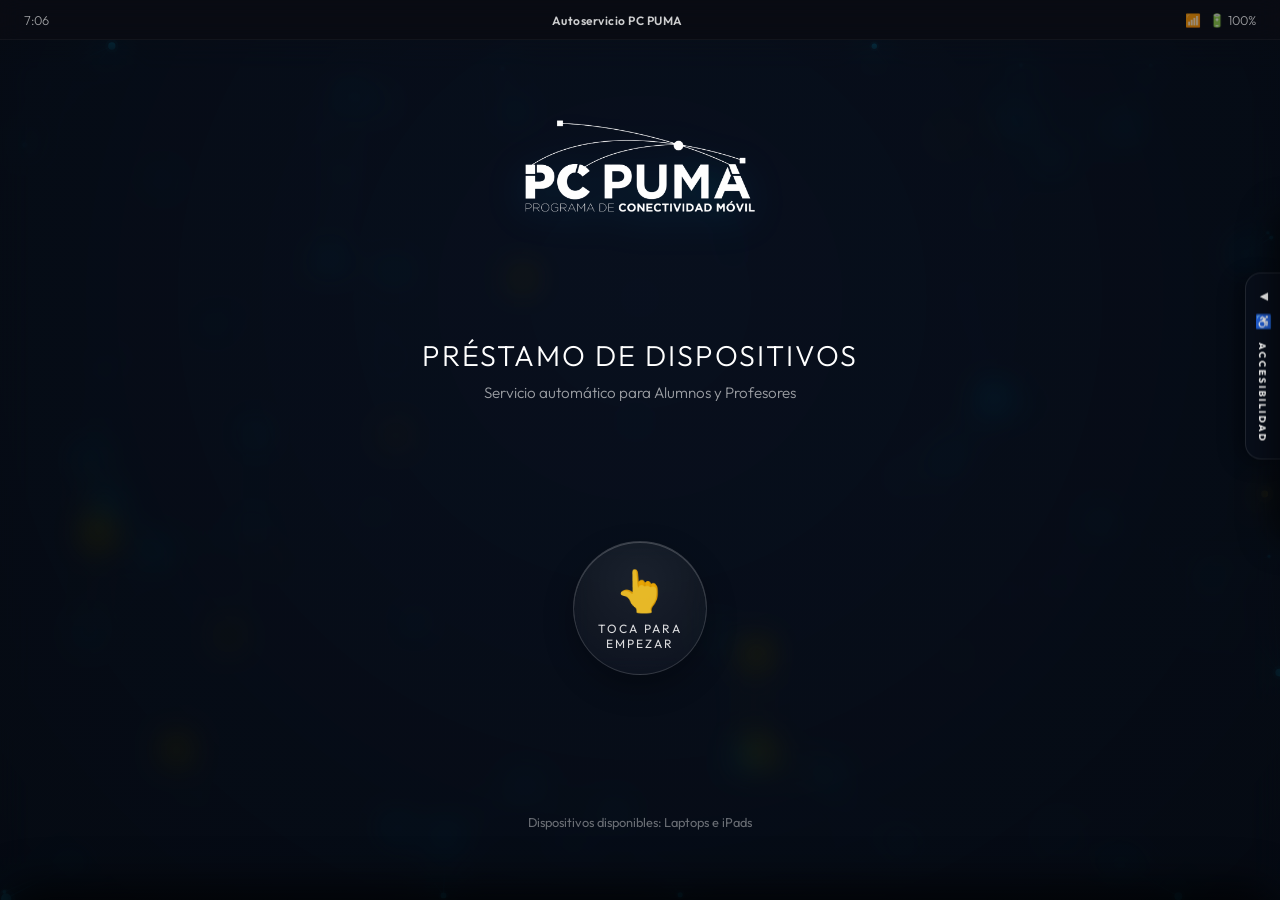
==== index.html @ 6829dd90 "Add files via upload" ====
<!DOCTYPE html>
<html lang="es">
<head>
  <meta charset="UTF-8">
  <meta name="viewport" content="width=device-width, initial-scale=1.0">
  <title>PC PUMA - Kiosko de Autoservicio</title>
  <!-- Google Fonts: Outfit for clean, modern look; Roboto Mono for ticket text -->
  <link rel="preconnect" href="https://fonts.googleapis.com">
  <link rel="preconnect" href="https://fonts.gstatic.com" crossorigin>
  <link href="https://fonts.googleapis.com/css2?family=Outfit:wght@300;400;600;800&family=Roboto+Mono:wght@400;700&display=swap" rel="stylesheet">
  <link rel="stylesheet" href="css/kiosk.css">
</head>
<body>

  <!-- SIMULADOR DE KIOSKO (MARCO FÍSICO) -->
  <div id="kiosk-simulator" class="kiosk-frame">
    <!-- Barra de Estado Superior del Kiosko -->
    <div class="kiosk-status-bar">
      <div class="status-left">
        <span id="kiosk-time">14:52</span>
      </div>
      <div class="status-center">
        <span class="status-title">Autoservicio PC PUMA</span>
      </div>
      <div class="status-right">
        <span class="status-icon wifi">📶</span>
        <span class="status-icon battery">🔋 100%</span>
      </div>
    </div>

    <!-- CONTENEDOR PRINCIPAL DE PANTALLAS (40:60 Ratio) -->
    <div id="kiosk-viewport" class="kiosk-viewport">
      
      <!-- LIENZO DE NODOS ANIMADOS (Fondo constante para login/registro/espera) -->
      <canvas id="nodes-canvas"></canvas>
      
      <!-- CAPA DE CRISTAL TRASLÚCIDO (Permite ver los nodos con desenfoque Apple Liquid Glass) -->
      <div class="canvas-glass-overlay"></div>

      <!-- PANEL DE ACCESIBILIDAD PLEGABLE (Apple Style) -->
      <div class="accessibility-panel collapsed" id="accessibility-panel">
        <!-- Pestaña Gatillo (Sticks out) -->
        <button id="btn-toggle-accessibility" class="acc-panel-trigger" aria-label="Abrir panel de accesibilidad" aria-expanded="false">
          <span class="trigger-arrow">◀</span>
          <span class="trigger-icon">♿</span>
          <span class="trigger-text">ACCESIBILIDAD</span>
        </button>
        
        <!-- Barra de Controles original -->
        <div class="accessibility-bar" aria-label="Controles de accesibilidad">
          <button id="btn-audio-guide" class="acc-btn" title="Activar Audio-Guía (Voz a Texto)" aria-pressed="false">
            <span class="icon">🔊</span>
            <span class="text">Audio Guía</span>
          </button>
          <button id="btn-high-contrast" class="acc-btn" title="Cambiar a Alto Contraste" aria-pressed="false">
            <span class="icon">🌓</span>
            <span class="text">Alto Contraste</span>
          </button>
          <div class="font-size-controls">
            <button id="btn-font-dec" class="acc-btn" title="Reducir Letra">A-</button>
            <span class="font-indicator">Letra</span>
            <button id="btn-font-inc" class="acc-btn" title="Aumentar Letra">A+</button>
          </div>
          <button id="btn-colorblind" class="acc-btn" title="Modo Daltonismo" aria-pressed="false">
            <span class="icon">👁️‍🗨️</span>
            <span class="text">Daltonismo</span>
          </button>
          <button id="btn-theme-toggle" class="acc-btn" title="Cambiar Tema (Claro / Oscuro)" aria-pressed="false">
            <span class="icon">🌙</span>
            <span class="text">Tema</span>
          </button>
        </div>
      </div>

      <!-- ============================================== -->
      <!-- PANTALLA 1: PROTECTOR DE PANTALLA (IDLE) -->
      <!-- ============================================== -->
      <div id="screen-idle" class="kiosk-screen active">
        <div class="idle-content">
          <!-- Logo de PC PUMA Principal -->
          <div class="kiosk-logo-container">
            <img class="pc-puma-logo" id="pc-puma-logo-img" src="img/logo/logo_white.png" alt="PC PUMA Logo">
          </div>
          
          <div class="kiosk-welcome-msg">
            <h1>PRÉSTAMO DE DISPOSITIVOS</h1>
            <p>Servicio automático para Alumnos y Profesores</p>
          </div>
          
          <!-- Botón Gigante Táctil de Inicio -->
          <button id="btn-start-kiosk" class="pulse-button" aria-label="Tocar pantalla para comenzar">
            <span class="pulse-ring"></span>
            <div class="button-inner">
              <span class="touch-icon">👆</span>
              <span class="touch-text">TOCA PARA EMPEZAR</span>
            </div>
          </button>

          <div class="kiosk-footer-hint">
            <span>Dispositivos disponibles: Laptops e iPads</span>
          </div>
        </div>
      </div>

      <!-- ============================================== -->
      <!-- PANTALLA 2: BIENVENIDA / SELECCIÓN DE ACCESO -->
      <!-- ============================================== -->
      <div id="screen-welcome" class="kiosk-screen">
        <div class="screen-header">
          <button class="btn-back-idle back-btn" aria-label="Volver a la pantalla de inicio">◀ Inicio</button>
          <div class="mini-logo">
            <span class="logo-txt">PC PUMA</span>
          </div>
        </div>

        <div class="screen-body center-content">
          <h2 class="prompt-title">Solicitar Préstamo de Equipos</h2>
          
          <!-- Vitrina de Dispositivos (Interactive Showcase Carousel - Solo Automático) -->
          <div class="device-showcase-container">
            <div class="device-showcase-track">
              <!-- Card 1: Laptop -->
              <div class="showcase-card active" data-index="0">
                <div class="showcase-icon">💻</div>
                <h4 class="showcase-name">Laptop UNAM</h4>
              </div>
              
              <!-- Card 2: iPad -->
              <div class="showcase-card" data-index="1">
                <div class="showcase-icon">📱</div>
                <h4 class="showcase-name">iPad Air UNAM</h4>
              </div>

              <!-- Card 3: Conectores -->
              <div class="showcase-card" data-index="2">
                <div class="showcase-icon">🔌</div>
                <h4 class="showcase-name">Kit de Conexión</h4>
              </div>
            </div>
          </div>

          <!-- Acciones de Acceso Debajo -->
          <div class="welcome-actions-row">
            <button id="btn-goto-login" class="btn-submit btn-action-success" aria-label="Iniciar Sesión para solicitar préstamo">
              🔑 Iniciar Sesión
            </button>
            <button id="btn-goto-register" class="btn-submit" aria-label="Registrarse si eres un usuario nuevo">
              📝 Registrarse
            </button>
          </div>
        </div>
      </div>

      <!-- ============================================== -->
      <!-- PANTALLA 3: INICIAR SESIÓN -->
      <!-- ============================================== -->
      <div id="screen-login" class="kiosk-screen">
        <div class="screen-header">
          <button class="btn-back-welcome back-btn" aria-label="Volver al menú anterior">◀ Atrás</button>
          <div class="mini-logo"><span class="logo-txt">PC PUMA</span></div>
        </div>

        <div class="screen-body">
          <h2 class="form-title">Iniciar Sesión</h2>
          <p class="form-subtitle">Ingresa tus datos con el teclado en pantalla</p>

          <form id="form-login" class="kiosk-form" onsubmit="event.preventDefault();">
            <div class="input-group">
              <label for="login-user">Número de Cuenta / Trabajador</label>
              <div class="input-wrapper">
                <span class="input-icon">👤</span>
                <input type="text" id="login-user" class="kiosk-input virtual-kb-input" placeholder="Ej. 316045612" readonly>
              </div>
            </div>

            <div class="input-group">
              <label for="login-pass">Contraseña</label>
              <div class="input-wrapper">
                <span class="input-icon">🔒</span>
                <input type="password" id="login-pass" class="kiosk-input virtual-kb-input" placeholder="••••••••" readonly>
                <button type="button" class="btn-toggle-password" tabindex="-1">👁️</button>
              </div>
            </div>

            <!-- hCaptcha Mock Táctil -->
            <div class="captcha-container">
              <div class="captcha-box" id="captcha-checkbox-wrapper">
                <div class="captcha-checkbox" id="login-captcha" role="checkbox" aria-checked="false" tabindex="0" aria-label="Verificación de seguridad: Soy humano">
                  <div class="captcha-check-mark">✓</div>
                </div>
                <label for="login-captcha" class="captcha-label">Soy humano</label>
              </div>
              <div class="captcha-logo">
                <img src="data:image/svg+xml;utf8,<svg xmlns='http://www.w3.org/2000/svg' viewBox='0 0 24 24' fill='%2300b894'><path d='M12 2C6.48 2 2 6.48 2 12s4.48 10 10 10 10-4.48 10-10S17.52 2 12 2zm0 18c-4.41 0-8-3.59-8-8s3.59-8 8-8 8 3.59 8 8-3.59 8-8 8zm-1-13h2v6h-2zm0 8h2v2h-2z'/></svg>" alt="Seguridad" width="24" height="24">
                <span>hCaptcha</span>
              </div>
            </div>

            <button type="submit" id="btn-submit-login" class="btn-submit" disabled aria-label="Iniciar Sesión y continuar">Iniciar Sesión</button>
          </form>

          <div class="form-footer">
            <span>¿No tienes cuenta? <button class="link-btn btn-goto-register-link">Regístrate aquí</button></span>
          </div>
        </div>
      </div>

      <!-- ============================================== -->
      <!-- PANTALLA 4: REGISTRO (CON PESTAÑAS) -->
      <!-- ============================================== -->
      <div id="screen-register" class="kiosk-screen">
        <div class="screen-header">
          <button class="btn-back-welcome back-btn" aria-label="Volver al menú anterior">◀ Atrás</button>
          <div class="mini-logo"><span class="logo-txt">PC PUMA</span></div>
        </div>

        <div class="screen-body">
          <h2 class="form-title">Crear Cuenta</h2>

          <!-- Pestañas Alumno / Trabajador -->
          <div class="tabs-header" role="tablist">
            <button id="tab-alumno" class="tab-btn active" role="tab" aria-selected="true" aria-controls="panel-alumno">🎓 Alumno</button>
            <button id="tab-trabajador" class="tab-btn" role="tab" aria-selected="false" aria-controls="panel-trabajador">💼 Trabajador</button>
          </div>

          <!-- PANEL ALUMNO -->
          <div id="panel-alumno" class="tab-panel active" role="tabpanel" aria-labelledby="tab-alumno">
            <form id="form-register-alumno" class="kiosk-form" onsubmit="event.preventDefault();">
              <div class="input-group">
                <label for="reg-al-cuenta">Número de cuenta</label>
                <input type="text" id="reg-al-cuenta" class="kiosk-input virtual-kb-input" placeholder="Ej. 316024985" readonly>
              </div>

              <div class="input-group">
                <label for="reg-al-inst">Institución</label>
                <div class="select-touch-trigger" id="reg-al-inst-trigger" role="combobox" aria-expanded="false" aria-haspopup="listbox">
                  <span class="select-val">Selecciona una opción</span>
                  <span class="select-arrow">▼</span>
                </div>
              </div>

              <div class="input-group">
                <label for="reg-al-carr">Carrera</label>
                <div class="select-touch-trigger" id="reg-al-carr-trigger" role="combobox" aria-expanded="false" aria-haspopup="listbox">
                  <span class="select-val">Selecciona una opción</span>
                  <span class="select-arrow">▼</span>
                </div>
              </div>

              <div class="input-group">
                <label for="reg-al-tel">Teléfono celular</label>
                <input type="text" id="reg-al-tel" class="kiosk-input virtual-kb-input" placeholder="Ej. 5512345678" readonly>
              </div>

              <div class="input-group">
                <label for="reg-al-pass">Crear Contraseña</label>
                <input type="password" id="reg-al-pass" class="kiosk-input virtual-kb-input" placeholder="Mínimo 6 caracteres" readonly>
              </div>

              <p class="privacy-notice">
                Toda la información y datos personales o institucionales contenidos en este registro son considerados como confidenciales y están legalmente protegidos por la normatividad de la Universidad Nacional Autónoma de México en la materia.
              </p>

              <button type="submit" id="btn-submit-reg-alumno" class="btn-submit" disabled>Registrar Alumno</button>
            </form>
          </div>

          <!-- PANEL TRABAJADOR -->
          <div id="panel-trabajador" class="tab-panel" role="tabpanel" aria-labelledby="tab-trabajador">
            <form id="form-register-trabajador" class="kiosk-form" onsubmit="event.preventDefault();">
              <div class="input-group">
                <label for="reg-tr-num">Número de trabajador</label>
                <input type="text" id="reg-tr-num" class="kiosk-input virtual-kb-input" placeholder="Ej. 448572" readonly>
              </div>

              <div class="input-group">
                <label for="reg-tr-rfc">RFC (sin homoclave)</label>
                <input type="text" id="reg-tr-rfc" class="kiosk-input virtual-kb-input" placeholder="Ej. CAGA800101" readonly>
              </div>

              <div class="input-group">
                <label for="reg-tr-inst">Institución</label>
                <div class="select-touch-trigger" id="reg-tr-inst-trigger" role="combobox" aria-expanded="false" aria-haspopup="listbox">
                  <span class="select-val">Selecciona una opción</span>
                  <span class="select-arrow">▼</span>
                </div>
              </div>

              <div class="input-group">
                <label for="reg-tr-tel">Teléfono celular</label>
                <input type="text" id="reg-tr-tel" class="kiosk-input virtual-kb-input" placeholder="Ej. 5598765432" readonly>
              </div>

              <div class="input-group">
                <label for="reg-tr-pass">Crear Contraseña</label>
                <input type="password" id="reg-tr-pass" class="kiosk-input virtual-kb-input" placeholder="Mínimo 6 caracteres" readonly>
              </div>

              <p class="privacy-notice">
                Toda la información y datos personales o institucionales contenidos en este registro son considerados como confidenciales y están legalmente protegidos por la normatividad de la Universidad Nacional Autónoma de México en la materia.
              </p>

              <button type="submit" id="btn-submit-reg-trabajador" class="btn-submit" disabled>Registrar Trabajador</button>
            </form>
          </div>

          <div class="form-footer">
            <span>¿Ya tienes cuenta? <button class="link-btn btn-goto-login-link">Inicia Sesión</button></span>
          </div>
        </div>
      </div>

      <!-- ============================================== -->
      <!-- PANTALLA 5: SELECCIÓN DE EQUIPOS (PRÉSTAMO) -->
      <!-- ============================================== -->
      <div id="screen-device-select" class="kiosk-screen">
        <div class="screen-header">
          <button id="btn-logout" class="back-btn" aria-label="Cerrar sesión e ir al inicio">🚪 Salir</button>
          <div class="user-greeting">
            <span class="user-avatar">👤</span>
            <span id="user-display-name" class="user-name">Carreño Garavito Victor</span>
          </div>
        </div>

        <div class="screen-body">
          <h2 class="form-title">Detalles del Préstamo</h2>
          <p class="form-subtitle">Selecciona las opciones deseadas tocando cada una</p>

          <form id="form-loan" class="kiosk-form" onsubmit="event.preventDefault();">
            
            <div class="input-group">
              <label for="loan-inst">Institución</label>
              <div class="select-touch-trigger" id="loan-inst-trigger" role="combobox" aria-expanded="false" aria-haspopup="listbox">
                <span class="select-val">Selecciona tu Institución</span>
                <span class="select-arrow">▼</span>
              </div>
            </div>

            <div class="input-group">
              <label for="loan-module">Módulo de Atención</label>
              <div class="select-touch-trigger" id="loan-module-trigger" role="combobox" aria-expanded="false" aria-haspopup="listbox">
                <span class="select-val">Selecciona un Módulo</span>
                <span class="select-arrow">▼</span>
              </div>
            </div>

            <!-- Selección Visual: Tipo de Carrito (Dispositivo) -->
            <div class="input-group">
              <label>Tipo de Dispositivo</label>
              <div class="visual-selector-grid" role="radiogroup" aria-label="Tipo de Dispositivo">
                <button type="button" class="visual-card" data-value="iPad" role="radio" aria-checked="false" aria-label="Seleccionar iPad">
                  <div class="card-large-icon">📱</div>
                  <span class="card-title">iPad</span>
                  <span class="card-desc">Ideal para lectura y diseño</span>
                </button>
                <button type="button" class="visual-card" data-value="Laptop" role="radio" aria-checked="false" aria-label="Seleccionar Laptop">
                  <div class="card-large-icon">💻</div>
                  <span class="card-title">Laptop</span>
                  <span class="card-desc">Ideal para programar e investigar</span>
                </button>
              </div>
            </div>

            <!-- Selección Visual: Tipo de Conector -->
            <div class="input-group">
              <label>Tipo de Conector</label>
              <div class="visual-selector-grid" role="radiogroup" aria-label="Tipo de Conector">
                <button type="button" class="visual-card" data-value="HDMI" role="radio" aria-checked="false" aria-label="Seleccionar Conector HDMI">
                  <div class="card-large-icon">🔌</div>
                  <span class="card-title">HDMI</span>
                  <span class="card-desc">Conector estándar digital</span>
                </button>
                <button type="button" class="visual-card" data-value="VGA" role="radio" aria-checked="false" aria-label="Seleccionar Conector VGA">
                  <div class="card-large-icon">🎛️</div>
                  <span class="card-title">VGA</span>
                  <span class="card-desc">Para proyectores antiguos</span>
                </button>
                <button type="button" class="visual-card" data-value="Tipo C" role="radio" aria-checked="false" aria-label="Seleccionar Conector Tipo C">
                  <div class="card-large-icon">⚡</div>
                  <span class="card-title">Tipo C</span>
                  <span class="card-desc">Conexión de alta velocidad</span>
                </button>
              </div>
            </div>

            <div class="form-actions-row">
              <button type="button" id="btn-cancel-loan-form" class="btn-cancel">Cerrar</button>
              <button type="submit" id="btn-submit-loan" class="btn-submit btn-action-success" disabled>Pedir Equipo</button>
            </div>
          </form>
        </div>
      </div>

      <!-- ============================================== -->
      <!-- PANTALLA 6: CUENTA REGRESIVA (PRÉSTAMO ACTIVO) -->
      <!-- ============================================== -->
      <div id="screen-loan-active" class="kiosk-screen">
        <div class="screen-header">
          <div class="user-greeting">
            <span class="user-avatar">👤</span>
            <span id="user-display-name-active" class="user-name">Carreño Garavito Victor</span>
          </div>
        </div>

        <div class="screen-body center-content">
          <div class="loan-summary-card">
            <h3>Dispositivo Pre-Asignado</h3>
            
            <div class="summary-details">
              <div class="detail-row">
                <span class="detail-label">Módulo:</span>
                <span id="active-loan-module" class="detail-value">CD</span>
              </div>
              <div class="detail-row">
                <span class="detail-label">Carrito:</span>
                <span id="active-loan-cart" class="detail-value">C06</span>
              </div>
              <div class="detail-row">
                <span class="detail-label">Equipo:</span>
                <span id="active-loan-device" class="detail-value">L43</span>
              </div>
              <div class="detail-row">
                <span class="detail-label">Tipo:</span>
                <span id="active-loan-type" class="detail-value">Laptop</span>
              </div>
              <div class="detail-row">
                <span class="detail-label">Número de inventario:</span>
                <span id="active-loan-inv" class="detail-value">2620015</span>
              </div>
            </div>
          </div>

          <!-- Temporizador Gigante -->
          <div class="timer-container" aria-live="polite" aria-label="Tiempo restante para recoger el equipo">
            <span class="timer-hint">Tiempo disponible para recoger</span>
            <div id="countdown-timer" class="countdown-display">09:59</div>
          </div>

          <div class="action-buttons-stack">
            <!-- Botón para ver y disparar la entrega -->
            <button id="btn-trigger-ticket" class="btn-action-primary" aria-label="Confirmar y Generar Código QR del préstamo">
              <span class="icon">🎟️</span> Confirmar y Generar QR
            </button>
            <button id="btn-cancel-active-loan" class="btn-action-danger" aria-label="Cancelar esta solicitud de préstamo">
              Cancelar Préstamo
            </button>
          </div>
        </div>
      </div>

      <!-- ============================================== -->
      <!-- PANTALLA 7: EXITO FINAL (VE AL MODULO) -->
      <!-- ============================================== -->
      <div id="screen-success-final" class="kiosk-screen">
        <div class="screen-body center-content">
          <div class="success-icon-wrapper">
            <div class="success-checkmark">
              <svg viewBox="0 0 52 52">
                <circle class="checkmark__circle" cx="26" cy="26" r="25" fill="none"/>
                <path class="checkmark__check" fill="none" d="M14.1 27.2l7.1 7.2 16.7-16.8"/>
              </svg>
            </div>
          </div>

          <div class="success-message">
            <h1 class="success-title">¡SOLICITUD PROCESADA!</h1>
            <p class="success-subtitle">El ticket se ha impreso y se envió a tu WhatsApp registrado</p>
            
            <div class="instruction-box">
              <span class="step-badge">Paso Siguiente</span>
              <p id="instruction-text-main" class="instruction-main">Ve al módulo a solicitar tu equipo</p>
              <p class="instruction-sub">Presenta el ticket impreso o el código QR desde tu celular al operador.</p>
            </div>
          </div>

          <!-- Info del préstamo rápido -->
          <div class="compact-loan-info">
            <div><strong>Préstamo ID:</strong> <span id="success-loan-id">447540</span></div>
            <div><strong>Módulo:</strong> <span id="success-loan-module">CD</span></div>
          </div>

          <button id="btn-finish-flow" class="btn-submit" aria-label="Finalizar y cerrar sesión, volver al inicio">Finalizar</button>
        </div>
      </div>

      <!-- ============================================== -->
      <!-- TECLADO VIRTUAL EN PANTALLA (Para Kiosko Touch) -->
      <!-- ============================================== -->
      <div id="virtual-keyboard" class="virtual-keyboard-container">
        <!-- Barra de Control del Teclado -->
        <div class="kb-header">
          <span class="kb-title">Teclado del Kiosko</span>
          <button id="btn-close-kb" class="kb-close-btn" aria-label="Cerrar teclado">Aceptar ✓</button>
        </div>
        <!-- Filas de teclas (Cambiables dinámicamente) -->
        <div class="kb-keys-grid" id="kb-keys-container"></div>
      </div>

      <!-- ============================================== -->
      <!-- MENÚ DETECTABLE / SELECTORES TÁCTILES GRANDES -->
      <!-- ============================================== -->
      <div id="touch-dropdown-modal" class="touch-modal-overlay">
        <div class="touch-modal-content">
          <div class="touch-modal-header">
            <h3 id="dropdown-modal-title">Selecciona una opción</h3>
            <button id="btn-close-dropdown-modal" class="btn-close-modal">×</button>
          </div>
          <div class="touch-modal-body" id="dropdown-options-list" role="listbox">
            <!-- Cargado dinámicamente -->
          </div>
        </div>
      </div>

      <!-- ============================================== -->
      <!-- MODAL DE GENERACIÓN DE QR Y DETALLE DE TICKET -->
      <!-- ============================================== -->
      <div id="ticket-qr-modal" class="touch-modal-overlay">
        <!-- Animación de Ranura de Ticket Física -->
        <div class="printer-slot-simulation">
          <div class="printer-slot"></div>
          <!-- Ticket de papel físico simulado saliendo de la ranura -->
          <div class="printed-ticket-paper" id="printed-ticket">
            <div class="ticket-header">
              <h3>PC PUMA UNAM</h3>
              <p>Programa de Conectividad Móvil</p>
              <p class="ticket-date" id="ticket-time-stamp">25/06/2026 14:52</p>
            </div>
            
            <div class="ticket-divider">-----------------------------</div>
            
            <div class="ticket-info-block">
              <div><strong>USUARIO:</strong> <span id="ticket-username">Victor Carreño G.</span></div>
              <div><strong>ID PRÉSTAMO:</strong> <span id="ticket-loan-id" class="large-text">447540</span></div>
              <div><strong>EQUIPO:</strong> <span id="ticket-device-inv">L43 (Laptop)</span></div>
              <div><strong>MÓDULO:</strong> <span id="ticket-module-name">Docencia</span></div>
            </div>

            <div class="ticket-divider">-----------------------------</div>

            <!-- Canvas donde se dibuja el Código QR -->
            <div class="ticket-qr-container">
              <canvas id="qr-code-canvas" width="160" height="160" aria-label="Código QR del Préstamo"></canvas>
            </div>

            <div class="ticket-footer">
              <p class="barcode-text">||| | ||| |||| | || |||</p>
              <p>Presenta este ticket al operador</p>
              <p>¡Gracias por usar PC PUMA!</p>
            </div>
          </div>
        </div>

        <div class="ticket-modal-buttons">
          <div class="whatsapp-status-alert">
            <span class="wa-icon">💬</span>
            <div class="wa-text">
              <p class="wa-title">Enviando a tu WhatsApp...</p>
              <p class="wa-desc" id="wa-phone-feedback">Se envió el ID 447540 al 55****1234</p>
            </div>
          </div>
          <button id="btn-collect-ticket" class="btn-action-success animate-pulse-border" aria-label="Recoger ticket impreso y continuar al paso final">
            🎟️ Tomar Ticket e Ir al Módulo
          </button>
        </div>
      </div>

    </div>
  </div>

  <!-- Script Principal -->
  <script src="js/kiosk.js"></script>
</body>
</html>
---- css/kiosk.css ----
/* ==========================================================================
   CSS PRINCIPAL: KIOSKO DE AUTOSERVICIO PC PUMA - ESTILO APPLE 2026 LIQUID GLASS
   ========================================================================== */

/* Variables de Diseño, Accesibilidad y Liquid Glass */
:root {
  --primary-color: #0c3c78;      /* Azul UNAM */
  --primary-light: #00a8ff;      /* Cyan PC PUMA */
  --secondary-color: #f39c12;    /* Dorado Acción */
  --accent-gold: #f1c40f;        /* Amarillo Universitario */
  --success-color: #f39c12;      /* Dorado Éxito */
  --danger-color: #ff5252;       /* Rojo Liquid */
  --bg-dark: #080b11;            /* Fondo Espacial Extremo */
  
  /* Efectos Liquid Glass (Apple 2026) */
  --glass-bg: rgba(255, 255, 255, 0.03);
  --glass-bg-hover: rgba(255, 255, 255, 0.08);
  --glass-border: rgba(255, 255, 255, 0.1);
  --glass-highlight: rgba(255, 255, 255, 0.2);
  --glass-shadow: 0 16px 32px 0 rgba(0, 0, 0, 0.35);
  
  --text-primary: #ffffff;
  --text-secondary: rgba(255, 255, 255, 0.6);
  --text-muted: rgba(255, 255, 255, 0.4);
  --text-dark: #080b11;
  --font-scale: 1.0;
  --border-radius-large: 28px;
  --border-radius-medium: 20px;
  --touch-target-size: 58px;     
  
  --focus-outline: 3px dashed var(--primary-light);
}

/* TEMA CLARO - LIQUID GLASS FROST */
body.light-theme {
  --bg-dark: #f0f4f8;            /* Fondo Gris Claro Premium */
  --text-primary: #0c1b2a;       /* Texto Oscuro */
  --text-secondary: rgba(12, 27, 42, 0.7);
  --text-muted: rgba(12, 27, 42, 0.4);
  --text-dark: #f0f4f8;
  
  --glass-bg: rgba(255, 255, 255, 0.45);
  --glass-bg-hover: rgba(255, 255, 255, 0.6);
  --glass-border: rgba(12, 27, 42, 0.12);
  --glass-highlight: rgba(255, 255, 255, 0.85);
  --glass-shadow: 0 16px 32px 0 rgba(12, 27, 42, 0.08);
}

/* Reset y Configuración Base */
* {
  box-sizing: border-box;
  margin: 0;
  padding: 0;
  font-family: 'Outfit', sans-serif;
  user-select: none; 
  -webkit-user-drag: none;
}

body {
  background-color: #04060a;
  display: flex;
  justify-content: center;
  align-items: center;
  min-height: 100vh;
  overflow: hidden;
  color: var(--text-primary);
}

/* ==========================================================================
   SIMULADOR DE KIOSKO (ESTILO FRAME FÍSICO LIQUID GLASS)
   ========================================================================== */
.kiosk-frame {
  width: 540px;      
  height: 900px;
  background-color: rgba(10, 14, 23, 0.9);
  border: 1px solid rgba(255, 255, 255, 0.08);
  border-radius: 48px;
  box-shadow: 0 30px 70px rgba(0, 0, 0, 0.9), 
              0 0 120px rgba(0, 168, 255, 0.08);
  position: relative;
  overflow: hidden;
  display: flex;
  flex-direction: column;
}

/* Barra de Estado del Kiosko (Minimalista) */
.kiosk-status-bar {
  height: 40px;
  background-color: rgba(8, 11, 17, 0.5);
  backdrop-filter: blur(10px);
  border-bottom: 1px solid rgba(255, 255, 255, 0.04);
  display: flex;
  justify-content: space-between;
  align-items: center;
  padding: 0 24px;
  font-size: calc(0.8rem * var(--font-scale));
  font-weight: 300;
  color: var(--text-secondary);
  z-index: 99;
}

.status-title {
  color: #ffffff;
  font-weight: 600;
  font-size: 0.75rem;
  letter-spacing: 0.5px;
  opacity: 0.8;
}

.status-left, .status-right {
  display: flex;
  align-items: center;
  gap: 8px;
}

/* Viewport Interno de la Pantalla */
.kiosk-viewport {
  flex: 1;
  position: relative;
  background-color: var(--bg-dark);
  display: flex;
  flex-direction: column;
  overflow: hidden;
}

/* LIENZO DE NODOS ANIMADOS (Fondo Extremo) */
#nodes-canvas {
  position: absolute;
  top: 0;
  left: 0;
  width: 100%;
  height: 100%;
  z-index: 1;
  pointer-events: none;
}

/* CAPA DE CRISTAL TRASLÚCIDO (Liquid Glass Blur Layer) */
.canvas-glass-overlay {
  position: absolute;
  top: 0;
  left: 0;
  width: 100%;
  height: 100%;
  background: radial-gradient(circle at 50% 30%, rgba(13, 24, 43, 0.4) 0%, rgba(5, 10, 18, 0.85) 100%);
  backdrop-filter: blur(16px) saturate(180%);
  z-index: 2;
  pointer-events: none;
}

/* ==========================================================================
   PANTALLAS (ESTADOS DE NAVEGACIÓN)
   ========================================================================== */
.kiosk-screen {
  position: absolute;
  top: 0;
  left: 0;
  width: 100%;
  height: 100%;
  padding: 35px 28px;
  display: none;
  flex-direction: column;
  z-index: 5;
  overflow-y: auto;
  scrollbar-width: none; 
}

.kiosk-screen::-webkit-scrollbar {
  display: none;
}

.kiosk-screen.active {
  display: flex;
  animation: fadeIn KioskTransition 0.5s cubic-bezier(0.16, 1, 0.3, 1) forwards;
}

@keyframes fadeIn {
  from { opacity: 0; transform: translateY(12px) scale(0.98); }
  to { opacity: 1; transform: translateY(0) scale(1); }
}

/* ==========================================================================
   CABECERAS DE PANTALLA Y VOLVER
   ========================================================================== */
.screen-header {
  display: flex;
  justify-content: space-between;
  align-items: center;
  margin-bottom: 30px;
  z-index: 10;
}

.back-btn {
  background: var(--glass-bg);
  border: 1px solid var(--glass-border);
  color: var(--text-primary);
  padding: 10px 16px;
  border-radius: var(--border-radius-medium);
  font-size: calc(0.9rem * var(--font-scale));
  font-weight: 400;
  cursor: pointer;
  display: flex;
  align-items: center;
  transition: all 0.25s ease;
  min-height: 44px;
  backdrop-filter: blur(10px);
}

.back-btn:active {
  background: var(--glass-highlight);
  border-color: rgba(255, 255, 255, 0.4);
}

.mini-logo .logo-txt {
  font-weight: 800;
  font-size: calc(1.1rem * var(--font-scale));
  color: var(--text-primary);
  letter-spacing: 0.5px;
}

.user-greeting {
  display: flex;
  align-items: center;
  gap: 8px;
  background: var(--glass-bg);
  padding: 6px 14px;
  border-radius: 30px;
  border: 1px solid var(--glass-border);
  backdrop-filter: blur(10px);
}

.user-name {
  font-size: calc(0.8rem * var(--font-scale));
  font-weight: 400;
  color: var(--text-primary);
  max-width: 140px;
  white-space: nowrap;
  overflow: hidden;
  text-overflow: ellipsis;
}

/* ==========================================================================
   PANTALLA 1: PROTECTOR DE PANTALLA / IDLE SAVER (MINIMALISTA)
   ========================================================================== */
#screen-idle {
  justify-content: space-between;
  align-items: center;
  text-align: center;
  padding: 70px 28px;
}

.idle-content {
  display: flex;
  flex-direction: column;
  align-items: center;
  justify-content: space-between;
  height: 100%;
  width: 100%;
}

.kiosk-logo-container {
  background: transparent;
  padding: 10px;
  margin-bottom: 10px;
  border: none;
  box-shadow: none;
}

.pc-puma-logo {
  width: 230px;
  filter: drop-shadow(0 10px 20px rgba(0, 168, 255, 0.15));
  content: url("../img/logo/logo_white.png");
  transition: content 0.3s ease, filter 0.3s ease;
}

body.light-theme .pc-puma-logo {
  content: url("../img/logo/logo_dark_blue.png");
  filter: drop-shadow(0 10px 20px rgba(12, 60, 120, 0.1));
}

/* Pulsación de Nodo en SVG */
.pulse-node {
  animation: svgPulse 2.2s infinite ease-in-out;
}

@keyframes svgPulse {
  0% { r: 6px; opacity: 0.6; fill: var(--primary-light); }
  50% { r: 9px; opacity: 1; fill: var(--accent-gold); filter: drop-shadow(0 0 8px var(--accent-gold)); }
  100% { r: 6px; opacity: 0.6; fill: var(--primary-light); }
}

.kiosk-welcome-msg h1 {
  font-size: calc(1.8rem * var(--font-scale));
  font-weight: 300; /* Apple Ultra Light Look */
  letter-spacing: 2px;
  margin-bottom: 10px;
}

.kiosk-welcome-msg p {
  font-size: calc(0.95rem * var(--font-scale));
  color: var(--text-secondary);
  font-weight: 300;
}

/* Botón de Inicio Pulsante Estilo Apple */
.pulse-button {
  background: none;
  border: none;
  position: relative;
  cursor: pointer;
  width: 150px;
  height: 150px;
  outline: none;
  margin: 30px 0;
}

.pulse-ring {
  position: absolute;
  top: 0;
  left: 0;
  width: 100%;
  height: 100%;
  border-radius: 50%;
  border: 1px solid rgba(255, 255, 255, 0.25);
  animation: pulseRing 2.2s infinite cubic-bezier(0.16, 1, 0.3, 1);
  opacity: 0;
}

.button-inner {
  position: absolute;
  top: 8px;
  left: 8px;
  right: 8px;
  bottom: 8px;
  background: radial-gradient(circle at 50% 30%, rgba(255, 255, 255, 0.08) 0%, rgba(255, 255, 255, 0.02) 100%);
  border-radius: 50%;
  border: 1px solid rgba(255, 255, 255, 0.15);
  box-shadow: 0 12px 30px rgba(0, 0, 0, 0.3),
              inset 0 1px 0 rgba(255, 255, 255, 0.2);
  backdrop-filter: blur(10px);
  display: flex;
  flex-direction: column;
  justify-content: center;
  align-items: center;
  transition: all 0.25s ease;
}

.pulse-button:active .button-inner {
  transform: scale(0.94);
  background: rgba(255, 255, 255, 0.15);
  border-color: rgba(255, 255, 255, 0.4);
}

.touch-icon {
  font-size: 2.5rem;
  margin-bottom: 6px;
  animation: bounceTouch 1.8s infinite ease-in-out;
  opacity: 0.9;
}

.touch-text {
  font-size: calc(0.75rem * var(--font-scale));
  font-weight: 400;
  letter-spacing: 2px;
  color: #ffffff;
  opacity: 0.85;
}

@keyframes pulseRing {
  0% { transform: scale(0.9); opacity: 0.6; }
  100% { transform: scale(1.35); opacity: 0; }
}

@keyframes bounceTouch {
  0%, 100% { transform: translateY(0); }
  50% { transform: translateY(-6px); }
}

.kiosk-footer-hint {
  font-size: calc(0.8rem * var(--font-scale));
  color: var(--text-muted);
  background: transparent;
  border: none;
  padding: 0;
}

/* ==========================================================================
   PANTALLA 2: SELECCIÓN DE ACCESO / BIENVENIDA (MINIMALISTA)
   ========================================================================== */
.prompt-title {
  font-size: calc(1.5rem * var(--font-scale));
  font-weight: 300;
  text-align: center;
  margin: 20px 0 35px 0;
  letter-spacing: 1px;
}

/* Vitrina de Dispositivos (Interactive Showcase) */
.device-showcase-container {
  width: 100%;
  height: 280px;
  position: relative;
  margin: 10px 0 25px 0;
  display: flex;
  flex-direction: column;
}

.device-showcase-track {
  flex: 1;
  position: relative;
  width: 100%;
  height: 100%;
}

.showcase-card {
  position: absolute;
  top: 0;
  left: 0;
  width: 100%;
  height: 100%;
  background: var(--glass-bg);
  border: 1px solid var(--glass-border);
  border-top: 1px solid rgba(255, 255, 255, 0.15);
  border-radius: var(--border-radius-large);
  padding: 24px 20px;
  display: flex;
  flex-direction: column;
  align-items: center;
  justify-content: center;
  text-align: center;
  backdrop-filter: blur(25px);
  box-shadow: var(--glass-shadow), inset 0 1px 0 rgba(255,255,255,0.05);
  
  /* Estados de Animación */
  opacity: 0;
  pointer-events: none;
  transform: scale(0.96) translateY(10px);
  transition: all 0.5s cubic-bezier(0.16, 1, 0.3, 1);
}

.showcase-card.active {
  opacity: 1;
  pointer-events: auto;
  transform: scale(1) translateY(0);
}

.showcase-badge {
  position: absolute;
  top: 15px;
  right: 18px;
  font-size: 0.7rem;
  padding: 4px 10px;
  border-radius: 10px;
  font-weight: 600;
  letter-spacing: 0.5px;
  text-transform: uppercase;
}

.showcase-badge.availability-high {
  color: #2ecc71;
  background: rgba(46, 204, 113, 0.1);
  border: 1px solid rgba(46, 204, 113, 0.2);
}

.showcase-badge.availability-medium {
  color: #f5b041;
  background: rgba(245, 176, 65, 0.1);
  border: 1px solid rgba(245, 176, 65, 0.2);
}

.showcase-icon {
  font-size: 3.8rem;
  margin-bottom: 10px;
  filter: drop-shadow(0 10px 15px rgba(0, 0, 0, 0.3));
}

.showcase-name {
  font-size: calc(1.25rem * var(--font-scale));
  font-weight: 600;
  color: #ffffff;
  margin-bottom: 4px;
}

.showcase-spec {
  font-size: calc(0.85rem * var(--font-scale));
  color: var(--text-secondary);
  margin-bottom: 15px;
  font-weight: 300;
  max-width: 90%;
  line-height: 1.3;
}

.showcase-counter {
  font-size: calc(0.85rem * var(--font-scale));
  color: #ffffff;
  background: rgba(255, 255, 255, 0.05);
  border: 1px solid rgba(255, 255, 255, 0.1);
  padding: 6px 14px;
  border-radius: 30px;
}

.showcase-counter strong {
  color: var(--primary-light);
}

.showcase-dots {
  display: flex;
  justify-content: center;
  gap: 8px;
  margin-top: 10px;
  z-index: 10;
}

.showcase-dot {
  width: 8px;
  height: 8px;
  border-radius: 50%;
  background: rgba(255, 255, 255, 0.2);
  cursor: pointer;
  transition: all 0.3s ease;
}

.showcase-dot.active {
  background: #ffffff;
  width: 24px;
  border-radius: 4px;
}

/* Botones de acción inferiores */
.welcome-actions-row {
  display: flex;
  flex-direction: column;
  gap: 12px;
  width: 100%;
  margin-top: 10px;
}

/* ==========================================================================
   FORMULARIOS Y CAMPOS LIQUID GLASS (TRANSLÚCIDOS Y LIMPIOS)
   ========================================================================== */
.form-title {
  font-size: calc(1.5rem * var(--font-scale));
  font-weight: 400;
  margin-bottom: 4px;
}

.form-subtitle {
  font-size: calc(0.85rem * var(--font-scale));
  color: var(--text-secondary);
  margin-bottom: 25px;
  font-weight: 300;
}

.kiosk-form {
  display: flex;
  flex-direction: column;
  gap: 16px;
}

.input-group {
  display: flex;
  flex-direction: column;
  gap: 6px;
}

.input-group label {
  font-size: calc(0.85rem * var(--font-scale));
  font-weight: 400;
  color: var(--text-secondary);
  padding-left: 2px;
}

.input-wrapper {
  position: relative;
  display: flex;
  align-items: center;
}

.input-icon {
  position: absolute;
  left: 18px;
  font-size: 1.1rem;
  opacity: 0.5;
  pointer-events: none;
}

.kiosk-input {
  width: 100%;
  height: var(--touch-target-size);
  background-color: rgba(255, 255, 255, 0.04);
  border: 1px solid rgba(255, 255, 255, 0.12);
  border-radius: var(--border-radius-medium);
  padding: 0 20px 0 46px;
  font-size: calc(1.1rem * var(--font-scale));
  font-weight: 400;
  color: #ffffff;
  transition: all 0.25s ease;
  caret-color: transparent; 
  box-shadow: inset 0 1px 2px rgba(0,0,0,0.2);
}

.kiosk-input::placeholder {
  color: rgba(255, 255, 255, 0.25);
  font-weight: 300;
}

/* Focus / Teclado Activo - Apple Liquid glow */
.kiosk-input.kb-active {
  border-color: rgba(255, 255, 255, 0.4);
  box-shadow: 0 0 20px rgba(255, 255, 255, 0.12),
              inset 0 1px 2px rgba(0,0,0,0.2);
  background-color: rgba(255, 255, 255, 0.08);
}

.input-group .kiosk-input:not(.virtual-kb-input) {
  padding-left: 20px;
}

.btn-toggle-password {
  position: absolute;
  right: 18px;
  background: none;
  border: none;
  color: #ffffff;
  opacity: 0.4;
  font-size: 1.1rem;
  cursor: pointer;
  min-height: 40px;
  min-width: 40px;
  display: flex;
  align-items: center;
  justify-content: center;
}

/* ==========================================================================
   DROPDOWNS TÁCTILES LIQUID GLASS
   ========================================================================== */
.select-touch-trigger {
  width: 100%;
  height: var(--touch-target-size);
  background-color: rgba(255, 255, 255, 0.04);
  border: 1px solid rgba(255, 255, 255, 0.12);
  border-radius: var(--border-radius-medium);
  padding: 0 20px;
  display: flex;
  justify-content: space-between;
  align-items: center;
  color: var(--text-primary);
  font-size: calc(1rem * var(--font-scale));
  font-weight: 400;
  cursor: pointer;
  transition: all 0.2s ease;
  backdrop-filter: blur(15px);
}

.select-touch-trigger:active {
  background-color: rgba(255, 255, 255, 0.08);
  border-color: rgba(255, 255, 255, 0.3);
}

.select-val {
  white-space: nowrap;
  overflow: hidden;
  text-overflow: ellipsis;
  max-width: 85%;
}

.select-val:not(.has-val) {
  color: rgba(255,255,255,0.4);
  font-weight: 300;
}

.select-arrow {
  font-size: 0.7rem;
  opacity: 0.5;
}

/* ==========================================================================
   MOCK CAPTCHA TÁCTIL (MINIMALISTA)
   ========================================================================== */
.captcha-container {
  display: flex;
  justify-content: space-between;
  align-items: center;
  background: rgba(255, 255, 255, 0.03);
  border: 1px solid var(--glass-border);
  padding: 12px 18px;
  border-radius: var(--border-radius-medium);
  margin-top: 5px;
  backdrop-filter: blur(10px);
}

.captcha-box {
  display: flex;
  align-items: center;
  gap: 12px;
}

.captcha-checkbox {
  width: 26px;
  height: 26px;
  border: 1px solid rgba(255, 255, 255, 0.3);
  border-radius: 8px;
  background: rgba(255, 255, 255, 0.02);
  display: flex;
  align-items: center;
  justify-content: center;
  cursor: pointer;
  transition: all 0.2s ease;
}

.captcha-checkbox.checked {
  background: rgba(255,255,255,0.1);
  border-color: #ffffff;
}

.captcha-check-mark {
  font-size: 1.1rem;
  color: #ffffff;
  font-weight: bold;
  opacity: 0;
  transform: scale(0.6);
  transition: all 0.2s cubic-bezier(0.16, 1, 0.3, 1);
}

.captcha-checkbox.checked .captcha-check-mark {
  opacity: 0.9;
  transform: scale(1);
}

.captcha-label {
  font-size: calc(0.9rem * var(--font-scale));
  font-weight: 300;
}

.captcha-logo {
  display: flex;
  flex-direction: column;
  align-items: center;
  gap: 2px;
  font-size: 0.6rem;
  opacity: 0.4;
}

/* ==========================================================================
   BOTONES DE ACCIÓN (LIQUID GLASS GLOW)
   ========================================================================== */
.btn-submit {
  width: 100%;
  height: var(--touch-target-size);
  background: linear-gradient(135deg, rgba(255, 255, 255, 0.12) 0%, rgba(255, 255, 255, 0.04) 100%);
  border: 1px solid rgba(255, 255, 255, 0.2);
  border-top: 1px solid rgba(255, 255, 255, 0.3);
  border-radius: var(--border-radius-medium);
  color: #ffffff;
  font-size: calc(1.05rem * var(--font-scale));
  font-weight: 600;
  cursor: pointer;
  display: flex;
  align-items: center;
  justify-content: center;
  gap: 10px;
  box-shadow: 0 10px 30px rgba(0, 0, 0, 0.3),
              inset 0 1px 0 rgba(255,255,255,0.1);
  transition: all 0.25s cubic-bezier(0.16, 1, 0.3, 1);
  margin-top: 10px;
  backdrop-filter: blur(20px);
}

.btn-submit:active:not(:disabled) {
  transform: scale(0.97);
  background: rgba(255, 255, 255, 0.2);
  border-color: rgba(255, 255, 255, 0.5);
}

.btn-submit:disabled {
  background: rgba(255, 255, 255, 0.02);
  color: rgba(255, 255, 255, 0.15);
  border-color: rgba(255, 255, 255, 0.05);
  box-shadow: none;
  cursor: not-allowed;
}

/* Éxito - Liquid Amber soft glow (UNAM Gold style) */
.btn-action-success {
  background: linear-gradient(135deg, rgba(243, 156, 18, 0.35) 0%, rgba(241, 196, 15, 0.15) 100%) !important;
  border-color: rgba(243, 156, 18, 0.5) !important;
  border-top-color: rgba(243, 156, 18, 0.7) !important;
  box-shadow: 0 10px 25px rgba(243, 156, 18, 0.12),
              inset 0 1px 0 rgba(255,255,255,0.15) !important;
}

.btn-action-success:active:not(:disabled) {
  background: rgba(243, 156, 18, 0.5) !important;
  border-color: rgba(243, 156, 18, 0.8) !important;
}

/* Primario - Liquid Blue soft glow */
.btn-action-primary {
  width: 100%;
  height: var(--touch-target-size);
  background: linear-gradient(135deg, rgba(0, 168, 255, 0.25) 0%, rgba(12, 60, 120, 0.1) 100%);
  border: 1px solid rgba(0, 168, 255, 0.4);
  border-top-color: rgba(0, 168, 255, 0.6);
  border-radius: var(--border-radius-medium);
  color: #ffffff;
  font-size: calc(1.05rem * var(--font-scale));
  font-weight: 600;
  cursor: pointer;
  display: flex;
  align-items: center;
  justify-content: center;
  gap: 10px;
  box-shadow: 0 10px 25px rgba(0, 168, 255, 0.15),
              inset 0 1px 0 rgba(255,255,255,0.15);
  transition: all 0.2s ease;
  backdrop-filter: blur(15px);
}

.btn-action-primary:active {
  transform: scale(0.97);
  background: rgba(0, 168, 255, 0.4);
}

/* Peligro - Liquid Red */
.btn-action-danger {
  width: 100%;
  height: var(--touch-target-size);
  background: linear-gradient(135deg, rgba(255, 77, 77, 0.2) 0%, rgba(214, 48, 49, 0.1) 100%);
  border: 1px solid rgba(255, 77, 77, 0.4);
  border-radius: var(--border-radius-medium);
  color: #ffffff;
  font-size: calc(1.05rem * var(--font-scale));
  font-weight: 600;
  cursor: pointer;
  display: flex;
  align-items: center;
  justify-content: center;
  box-shadow: 0 10px 25px rgba(255, 77, 77, 0.15);
  transition: all 0.2s ease;
  backdrop-filter: blur(15px);
}

.btn-action-danger:active {
  transform: scale(0.97);
}

.btn-cancel {
  flex: 1;
  height: var(--touch-target-size);
  background: rgba(255, 255, 255, 0.02);
  border: 1px solid var(--glass-border);
  border-radius: var(--border-radius-medium);
  color: var(--text-primary);
  font-size: calc(1rem * var(--font-scale));
  font-weight: 500;
  cursor: pointer;
  transition: all 0.2s ease;
}

.btn-cancel:active {
  background: rgba(255, 255, 255, 0.08);
}

.form-actions-row {
  display: flex;
  gap: 15px;
  margin-top: 10px;
}

.link-btn {
  background: none;
  border: none;
  color: rgba(255, 255, 255, 0.8);
  text-decoration: underline;
  cursor: pointer;
  font-size: inherit;
  padding: 4px;
}

.form-footer {
  text-align: center;
  margin-top: 20px;
  font-size: calc(0.9rem * var(--font-scale));
  color: var(--text-secondary);
}

.privacy-notice {
  font-size: calc(0.65rem * var(--font-scale));
  color: var(--text-muted);
  line-height: 1.35;
  text-align: justify;
  background: rgba(0, 0, 0, 0.15);
  padding: 10px 12px;
  border-radius: 12px;
  border-left: 2px solid rgba(255, 255, 255, 0.2);
}

/* ==========================================================================
   REGISTRO POR PESTAÑAS (TABS MINIMALISTAS)
   ========================================================================== */
.tabs-header {
  display: flex;
  background: rgba(255, 255, 255, 0.03);
  padding: 4px;
  border-radius: 16px;
  margin-bottom: 20px;
  border: 1px solid var(--glass-border);
}

.tab-btn {
  flex: 1;
  background: none;
  border: none;
  padding: 12px 6px;
  border-radius: 12px;
  color: var(--text-secondary);
  font-size: calc(0.95rem * var(--font-scale));
  font-weight: 500;
  cursor: pointer;
  transition: all 0.25s cubic-bezier(0.16, 1, 0.3, 1);
}

.tab-btn.active {
  background: rgba(255, 255, 255, 0.08);
  color: #ffffff;
  border: 1px solid rgba(255, 255, 255, 0.05);
}

.tab-panel {
  display: none;
}

.tab-panel.active {
  display: block;
}

/* ==========================================================================
   SELECCIÓN VISUAL (CARDS PARA TIPO DE EQUIPO Y CONECTOR)
   ========================================================================== */
.visual-selector-grid {
  display: flex;
  gap: 12px;
  width: 100%;
}

.visual-card {
  flex: 1;
  background: var(--glass-bg);
  border: 1px solid var(--glass-border);
  border-radius: var(--border-radius-large);
  padding: 16px 10px;
  display: flex;
  flex-direction: column;
  align-items: center;
  gap: 6px;
  color: var(--text-primary);
  cursor: pointer;
  transition: all 0.25s cubic-bezier(0.16, 1, 0.3, 1);
  min-height: 110px;
  text-align: center;
  backdrop-filter: blur(25px);
}

.visual-card:active {
  transform: scale(0.96);
}

.visual-card.selected {
  border-color: rgba(255, 255, 255, 0.5);
  background: rgba(255, 255, 255, 0.08);
  box-shadow: 0 10px 25px rgba(255, 255, 255, 0.05),
              inset 0 1px 0 rgba(255, 255, 255, 0.2);
}

.card-large-icon {
  font-size: 2rem;
}

.visual-card .card-title {
  font-size: calc(0.95rem * var(--font-scale));
  font-weight: 600;
}

.visual-card .card-desc {
  font-size: calc(0.65rem * var(--font-scale));
  color: var(--text-muted);
  line-height: 1.2;
}

/* ==========================================================================
   PANTALLA 6: CUENTA REGRESIVA Y PRE-ASIGNACIÓN
   ========================================================================== */
.loan-summary-card {
  background: var(--glass-bg);
  border: 1px solid var(--glass-border);
  border-radius: var(--border-radius-large);
  padding: 20px;
  width: 100%;
  margin-bottom: 20px;
  box-shadow: var(--glass-shadow);
  backdrop-filter: blur(25px);
}

.loan-summary-card h3 {
  font-size: calc(1.05rem * var(--font-scale));
  font-weight: 600;
  margin-bottom: 12px;
  text-align: center;
  letter-spacing: 0.5px;
  border-bottom: 1px solid var(--glass-border);
  padding-bottom: 8px;
}

.summary-details {
  display: flex;
  flex-direction: column;
  gap: 10px;
}

.detail-row {
  display: flex;
  justify-content: space-between;
  align-items: center;
  font-size: calc(0.95rem * var(--font-scale));
}

.detail-label {
  color: var(--text-secondary);
  font-weight: 300;
}

.detail-value {
  color: #ffffff;
  font-weight: 600;
}

/* Contenedor del Reloj */
.timer-container {
  display: flex;
  flex-direction: column;
  align-items: center;
  margin: 10px 0 25px 0;
}

.timer-hint {
  font-size: calc(0.8rem * var(--font-scale));
  color: var(--text-secondary);
  margin-bottom: 4px;
}

.countdown-display {
  font-size: calc(3.4rem * var(--font-scale));
  font-weight: 300; /* Apple Look */
  letter-spacing: 1px;
  background: rgba(0,0,0,0.2);
  padding: 8px 24px;
  border-radius: 18px;
  border: 1px solid var(--glass-border);
}

/* Alerta cuando queda poco tiempo */
.countdown-display.timer-danger {
  color: var(--danger-color);
  animation: blinkTimer 1s infinite ease-in-out;
  border-color: rgba(255, 82, 82, 0.3);
}

@keyframes blinkTimer {
  0%, 100% { opacity: 1; }
  50% { opacity: 0.75; }
}

.action-buttons-stack {
  display: flex;
  flex-direction: column;
  gap: 12px;
  width: 100%;
}

/* ==========================================================================
   PANTALLA 7: EXITO FINAL (INSTRUCCIÓN PARA IR AL MÓDULO)
   ========================================================================== */
.success-icon-wrapper {
  margin: 15px 0;
}

.success-checkmark {
  width: 70px;
  height: 70px;
}

.checkmark__circle {
  stroke-dasharray: 166;
  stroke-dashoffset: 166;
  stroke-width: 2;
  stroke-miterlimit: 10;
  stroke: var(--success-color);
  fill: none;
  animation: stroke 0.6s cubic-bezier(0.16, 1, 0.3, 1) forwards;
}

.checkmark__check {
  transform-origin: 50% 50%;
  stroke-dasharray: 48;
  stroke-dashoffset: 48;
  stroke-width: 2.5;
  stroke: var(--success-color);
  fill: none;
  animation: stroke 0.3s cubic-bezier(0.16, 1, 0.3, 1) 0.8s forwards;
}

@keyframes stroke {
  100% { stroke-dashoffset: 0; }
}

.success-message {
  text-align: center;
  margin-bottom: 20px;
}

.success-title {
  font-size: calc(1.6rem * var(--font-scale));
  font-weight: 300;
  color: #ffffff;
  letter-spacing: 1px;
  margin-bottom: 6px;
}

.success-subtitle {
  font-size: calc(0.9rem * var(--font-scale));
  color: var(--text-secondary);
}

/* Caja de Instrucción Gigante Apple Fluid */
.instruction-box {
  background: linear-gradient(135deg, rgba(255, 255, 255, 0.05) 0%, rgba(255, 255, 255, 0.01) 100%);
  border: 1px solid rgba(255, 255, 255, 0.2);
  border-radius: var(--border-radius-large);
  padding: 24px 18px;
  margin: 25px 0 15px 0;
  position: relative;
  box-shadow: var(--glass-shadow);
  backdrop-filter: blur(25px);
}

.step-badge {
  position: absolute;
  top: -12px;
  left: 50%;
  transform: translateX(-50%);
  background: #ffffff;
  color: var(--bg-dark);
  font-size: calc(0.7rem * var(--font-scale));
  font-weight: 600;
  padding: 3px 14px;
  border-radius: 12px;
  text-transform: uppercase;
  letter-spacing: 0.5px;
}

.instruction-main {
  font-size: calc(1.25rem * var(--font-scale));
  font-weight: 600;
  line-height: 1.3;
  margin-bottom: 6px;
}

.instruction-sub {
  font-size: calc(0.85rem * var(--font-scale));
  color: var(--text-secondary);
  font-weight: 300;
}

.compact-loan-info {
  display: flex;
  justify-content: center;
  gap: 16px;
  background: rgba(0, 0, 0, 0.15);
  padding: 8px 16px;
  border-radius: 12px;
  font-size: calc(0.85rem * var(--font-scale));
  margin-bottom: 25px;
  border: 1px solid rgba(255,255,255,0.03);
}

/* ==========================================================================
   MODAL FLOTANTE DE SELECCIÓN TÁCTIL (DROPDOWN GLASS)
   ========================================================================== */
.touch-modal-overlay {
  position: absolute;
  top: 0;
  left: 0;
  width: 100%;
  height: 100%;
  background: rgba(2, 4, 8, 0.7);
  backdrop-filter: blur(20px);
  z-index: 150;
  display: none;
  justify-content: center;
  align-items: flex-end; 
}

.touch-modal-overlay.active {
  display: flex;
}

.touch-modal-content {
  width: 100%;
  background: rgba(10, 16, 28, 0.95);
  border-top: 1px solid rgba(255, 255, 255, 0.15);
  border-radius: 36px 36px 0 0;
  max-height: 70%;
  display: flex;
  flex-direction: column;
  animation: slideUp 0.35s cubic-bezier(0.16, 1, 0.3, 1) forwards;
}

@keyframes slideUp {
  from { transform: translateY(100%); }
  to { transform: translateY(0); }
}

.touch-modal-header {
  padding: 18px 24px;
  display: flex;
  justify-content: space-between;
  align-items: center;
  border-bottom: 1px solid rgba(255, 255, 255, 0.05);
}

.touch-modal-header h3 {
  font-size: calc(1.1rem * var(--font-scale));
  font-weight: 500;
  color: #ffffff;
}

.btn-close-modal {
  background: none;
  border: none;
  color: var(--text-secondary);
  font-size: 2rem;
  cursor: pointer;
  width: 40px;
  height: 40px;
  display: flex;
  align-items: center;
  justify-content: center;
}

.touch-modal-body {
  flex: 1;
  overflow-y: auto;
  padding: 12px 18px 35px 18px;
  display: flex;
  flex-direction: column;
  gap: 8px;
}

.modal-option-btn {
  width: 100%;
  min-height: 52px;
  background: rgba(255, 255, 255, 0.02);
  border: 1px solid rgba(255, 255, 255, 0.06);
  border-radius: var(--border-radius-medium);
  padding: 14px 18px;
  text-align: left;
  color: #ffffff;
  font-size: calc(0.95rem * var(--font-scale));
  font-weight: 400;
  cursor: pointer;
  transition: all 0.2s ease;
  display: flex;
  justify-content: space-between;
  align-items: center;
  backdrop-filter: blur(10px);
}

.modal-option-btn:active {
  background: rgba(255, 255, 255, 0.1);
  border-color: rgba(255, 255, 255, 0.3);
}

.modal-option-btn.selected {
  border-color: rgba(255, 255, 255, 0.3);
  background: rgba(255, 255, 255, 0.06);
}

.option-tick {
  color: #ffffff;
  font-weight: bold;
}

/* ==========================================================================
   SIMULACIÓN FÍSICA DE IMPRESORA Y TICKET DE PAPEL (LIQUID)
   ========================================================================== */
#ticket-qr-modal {
  align-items: center;
  justify-content: center;
  padding: 24px;
}

.printer-slot-simulation {
  position: relative;
  width: 360px;
  background: rgba(15, 24, 40, 0.6);
  padding: 16px 0 0 0;
  border-radius: 24px;
  border: 1px solid rgba(255, 255, 255, 0.1);
  box-shadow: var(--glass-shadow);
  overflow: hidden;
  backdrop-filter: blur(20px);
}

/* Ranura física minimalista */
.printer-slot {
  width: 92%;
  height: 10px;
  background-color: #030508;
  margin: 0 auto;
  border-radius: 5px;
  box-shadow: inset 0 2px 4px rgba(0,0,0,0.9);
  z-index: 10;
  position: relative;
}

/* Ticket de papel deslizándose */
.printed-ticket-paper {
  width: 84%;
  background: #ffffff;
  color: #0c121c;
  margin: 0 auto;
  padding: 22px 18px;
  font-family: 'Roboto Mono', monospace; 
  border-radius: 0 0 8px 8px;
  box-shadow: 0 8px 16px rgba(0,0,0,0.4);
  transform: translateY(-100%); 
  transition: transform 1.6s cubic-bezier(0.16, 1, 0.3, 1);
  position: relative;
  z-index: 5;
  
  /* Borde inferior zig-zag */
  background-image: linear-gradient(135deg, transparent 50%, #ffffff 50%),
                    linear-gradient(225deg, transparent 50%, #ffffff 50%);
  background-position: bottom left, bottom left;
  background-size: 8px 8px;
  background-repeat: repeat-x;
  padding-bottom: 28px; 
}

.printed-ticket-paper.print-active {
  transform: translateY(0); 
}

.ticket-header {
  text-align: center;
}

.ticket-header h3 {
  font-size: 1.05rem;
  font-weight: 700;
  color: #000;
  letter-spacing: -0.5px;
}

.ticket-header p {
  font-size: 0.7rem;
  color: #555;
}

.ticket-date {
  font-size: 0.65rem !important;
  color: #888 !important;
}

.ticket-divider {
  text-align: center;
  font-size: 0.75rem;
  color: #666;
  margin: 8px 0;
  letter-spacing: -1px;
}

.ticket-info-block {
  font-size: 0.8rem;
  line-height: 1.5;
}

.ticket-info-block .large-text {
  font-size: 1.25rem;
  font-weight: 700;
  color: #000;
}

.ticket-qr-container {
  display: flex;
  justify-content: center;
  margin: 12px 0;
}

#qr-code-canvas {
  background: white;
  padding: 4px;
}

.ticket-footer {
  text-align: center;
  font-size: 0.7rem;
  color: #444;
}

.barcode-text {
  font-size: 1rem;
  letter-spacing: 1px;
  color: #222;
}

/* Alerta de WhatsApp y Botón de Recoger */
.ticket-modal-buttons {
  width: 360px;
  margin-top: 20px;
  display: flex;
  flex-direction: column;
  gap: 12px;
  opacity: 0;
  transform: translateY(12px);
  transition: all 0.4s ease 1.3s;
}

.ticket-modal-buttons.show {
  opacity: 1;
  transform: translateY(0);
}

.whatsapp-status-alert {
  background: rgba(30, 190, 165, 0.08);
  border: 1px solid rgba(30, 190, 165, 0.3);
  border-radius: var(--border-radius-medium);
  padding: 12px 16px;
  display: flex;
  gap: 10px;
  align-items: center;
  backdrop-filter: blur(10px);
}

.wa-icon {
  font-size: 1.5rem;
}

.wa-title {
  font-size: calc(0.9rem * var(--font-scale));
  font-weight: 600;
  color: #1ebea5;
}

.wa-desc {
  font-size: calc(0.75rem * var(--font-scale));
  color: var(--text-secondary);
}

.animate-pulse-border {
  animation: pulseBorder 1.5s infinite ease-in-out;
}

@keyframes pulseBorder {
  0%, 100% { box-shadow: 0 0 0 0px rgba(46, 204, 113, 0.3); }
  50% { box-shadow: 0 0 0 8px rgba(46, 204, 113, 0); }
}

/* ==========================================================================
   TECLADO VIRTUAL INTEGRADO (LIQUID TRANS)
   ========================================================================== */
.virtual-keyboard-container {
  position: absolute;
  bottom: 0;
  left: 0;
  width: 100%;
  background: rgba(8, 12, 20, 0.95);
  border-top: 1px solid rgba(255, 255, 255, 0.1);
  border-radius: 36px 36px 0 0;
  z-index: 120;
  transform: translateY(100%);
  transition: transform 0.35s cubic-bezier(0.16, 1, 0.3, 1);
  padding: 15px;
  box-shadow: 0 -15px 40px rgba(0,0,0,0.7);
  backdrop-filter: blur(25px);
}

.virtual-keyboard-container.active {
  transform: translateY(0);
}

.kb-header {
  display: flex;
  justify-content: space-between;
  align-items: center;
  margin-bottom: 10px;
  padding: 0 8px;
}

.kb-title {
  font-size: calc(0.75rem * var(--font-scale));
  font-weight: 400;
  color: var(--text-secondary);
  text-transform: uppercase;
  letter-spacing: 0.5px;
}

.kb-close-btn {
  background: rgba(255, 255, 255, 0.08);
  border: 1px solid rgba(255, 255, 255, 0.1);
  color: white;
  padding: 5px 14px;
  border-radius: 10px;
  font-size: calc(0.85rem * var(--font-scale));
  font-weight: 500;
  cursor: pointer;
}

.kb-close-btn:active {
  background: rgba(255, 255, 255, 0.15);
}

.kb-keys-grid {
  display: flex;
  flex-direction: column;
  gap: 6px;
}

.kb-row {
  display: flex;
  justify-content: center;
  gap: 5px;
  width: 100%;
}

.kb-key {
  height: 44px;
  flex: 1;
  background-color: rgba(255, 255, 255, 0.04);
  border: 1px solid rgba(255, 255, 255, 0.05);
  border-radius: 10px;
  color: white;
  font-size: calc(0.95rem * var(--font-scale));
  font-weight: 400;
  display: flex;
  align-items: center;
  justify-content: center;
  cursor: pointer;
  transition: all 0.1s;
}

.kb-key:active {
  background-color: rgba(255, 255, 255, 0.12);
  border-color: rgba(255, 255, 255, 0.3);
}

.kb-key-wide {
  flex: 1.4;
  background-color: rgba(255, 255, 255, 0.08);
}

.kb-key-space {
  flex: 4.5;
}

.kb-key-backspace {
  background-color: rgba(255, 255, 255, 0.06);
  color: #ff7675;
}

.kb-key-shift {
  background-color: rgba(255, 255, 255, 0.06);
}

.kb-key-shift.shift-active {
  background-color: #ffffff;
  color: #000000;
}

/* ==========================================================================
   BARRA LATERAL DE ACCESIBILIDAD (Apple Float style)
   ========================================================================== */
/* ==========================================================================
   PANEL DE ACCESIBILIDAD PLEGABLE (Apple Style)
   ========================================================================== */
.accessibility-panel {
  position: absolute;
  right: 0;
  top: 160px;
  z-index: 110;
  display: flex;
  align-items: center;
  transition: transform 0.4s cubic-bezier(0.16, 1, 0.3, 1);
}

/* Colapsado: la barra de botones se esconde a la derecha */
.accessibility-panel.collapsed {
  transform: translateX(100%);
}

/* Pestaña gatillo que sobresale */
.acc-panel-trigger {
  position: absolute;
  left: 0;
  top: 50%;
  transform: translate(-100%, -50%);
  background: rgba(10, 16, 28, 0.85);
  border: 1px solid rgba(255, 255, 255, 0.1);
  border-right: none;
  color: white;
  display: flex;
  align-items: center;
  justify-content: center;
  gap: 6px;
  padding: 16px 8px;
  border-radius: 16px 0 0 16px;
  cursor: pointer;
  box-shadow: -8px 4px 20px rgba(0, 0, 0, 0.3);
  backdrop-filter: blur(15px);
  
  /* Texto vertical elegante */
  writing-mode: vertical-lr;
  text-orientation: mixed;
  font-size: calc(0.6rem * var(--font-scale));
  font-weight: 800;
  letter-spacing: 2px;
  transition: all 0.2s ease;
}

.acc-panel-trigger:active {
  background: rgba(255, 255, 255, 0.08);
}

.trigger-arrow {
  font-size: 0.65rem;
  transition: transform 0.3s ease;
  margin-bottom: 4px;
}

/* Rotar flecha en expansión */
.accessibility-panel:not(.collapsed) .trigger-arrow {
  transform: rotate(180deg);
}

.trigger-icon {
  font-size: 0.85rem;
  margin-bottom: 4px;
}

.accessibility-bar {
  display: flex;
  flex-direction: column;
  gap: 10px;
  padding: 14px 10px;
  background: rgba(10, 16, 28, 0.85);
  border: 1px solid rgba(255, 255, 255, 0.1);
  border-right: none;
  border-radius: 20px 0 0 20px;
  backdrop-filter: blur(25px) saturate(140%);
  box-shadow: -10px 10px 30px rgba(0,0,0,0.5);
}

.acc-btn {
  width: 44px;
  height: 44px;
  border-radius: 50%;
  background: rgba(255, 255, 255, 0.04);
  border: 1px solid rgba(255, 255, 255, 0.1);
  color: white;
  display: flex;
  align-items: center;
  justify-content: center;
  cursor: pointer;
  box-shadow: 0 4px 8px rgba(0,0,0,0.25);
  transition: all 0.2s ease;
  backdrop-filter: blur(10px);
}

.acc-btn:active, .acc-btn.active {
  background: #ffffff;
  color: #000000;
  border-color: #ffffff;
}

.acc-btn .icon {
  font-size: 1.1rem;
}

.acc-btn .text {
  display: none; 
}

/* Ajustador de letra */
.font-size-controls {
  display: flex;
  flex-direction: column;
  background: rgba(255, 255, 255, 0.04);
  border: 1px solid rgba(255, 255, 255, 0.1);
  border-radius: 22px;
  padding: 2px;
  align-items: center;
  box-shadow: 0 4px 8px rgba(0,0,0,0.25);
  backdrop-filter: blur(10px);
}

.font-size-controls .acc-btn {
  box-shadow: none;
  background: transparent;
  border: none;
  height: 34px;
  width: 34px;
  font-weight: bold;
}

.font-size-controls .acc-btn:active {
  background: rgba(255,255,255,0.08);
}

.font-indicator {
  font-size: 0.5rem;
  font-weight: 400;
  text-transform: uppercase;
  color: var(--text-muted);
  margin: 1px 0;
}

/* ==========================================================================
   ESTILOS DE ACCESIBILIDAD SOBRESCRITOS (TEMAS ADAPTADOS)
   ========================================================================== */

/* 1. MODO ALTO CONTRASTE (PRESERVANDO REGLAS DE DEBILIDAD VISUAL) */
body.high-contrast {
  background-color: #000000;
}

body.high-contrast .kiosk-frame {
  border-color: #ffff00;
  box-shadow: 0 0 30px #ffff00;
}

body.high-contrast .kiosk-viewport {
  background: #000000;
}

body.high-contrast .kiosk-screen {
  background: #000000;
}

body.high-contrast #nodes-canvas,
body.high-contrast .canvas-glass-overlay {
  display: none; 
}

body.high-contrast .acc-btn {
  background: #000000;
  border: 2px solid #ffff00;
  color: #ffff00;
}

body.high-contrast .acc-btn.active {
  background: #ffff00;
  color: #000000;
}

body.high-contrast .kiosk-welcome-msg h1, 
body.high-contrast .form-title, 
body.high-contrast .prompt-title,
body.high-contrast .visual-card .card-title,
body.high-contrast .detail-value,
body.high-contrast .instruction-main {
  color: #ffff00;
  text-shadow: none;
}

body.high-contrast .kiosk-welcome-msg p,
body.high-contrast .form-subtitle,
body.high-contrast .detail-label,
body.high-contrast .instruction-sub,
body.high-contrast .visual-card .card-desc,
body.high-contrast label {
  color: #ffffff;
}

body.high-contrast .kiosk-input {
  background-color: #000000;
  color: #ffff00;
  border: 3px solid #ffff00;
}

body.high-contrast .kiosk-input.kb-active {
  background-color: #ffff00;
  color: #000000;
}

body.high-contrast .action-card-btn,
body.high-contrast .visual-card,
body.high-contrast .loan-summary-card,
body.high-contrast .select-touch-trigger,
body.high-contrast .virtual-keyboard-container,
body.high-contrast .touch-modal-content,
body.high-contrast .captcha-container,
body.high-contrast .compact-loan-info {
  background: #000000;
  border: 2px solid #ffffff;
  color: #ffffff;
}

body.high-contrast .visual-card.selected,
body.high-contrast .action-card-primary,
body.high-contrast .modal-option-btn.selected {
  border-color: #ffff00;
  background: #111;
}

body.high-contrast .visual-card.selected .card-title {
  color: #ffff00;
}

body.high-contrast .btn-submit,
body.high-contrast .btn-action-primary,
body.high-contrast .btn-action-success,
body.high-contrast .btn-action-danger,
body.high-contrast .kb-key {
  background: #000000 !important;
  border: 2px solid #ffff00 !important;
  color: #ffff00 !important;
}

body.high-contrast .btn-submit:active,
body.high-contrast .btn-action-primary:active,
body.high-contrast .btn-action-success:active,
body.high-contrast .btn-action-danger:active,
body.high-contrast .kb-key:active {
  background: #ffff00 !important;
  color: #000000 !important;
}

body.high-contrast .back-btn {
  background: #000000;
  border: 2px solid #ffff00;
  color: #ffff00;
}

body.high-contrast .back-btn:active {
  background: #ffff00;
  color: #000000;
}

body.high-contrast .countdown-display {
  background: #000;
  border: 2px solid #ffff00;
  color: #ffff00;
  text-shadow: none;
}

body.high-contrast .instruction-box {
  background: #000;
  border: 3px solid #ffff00;
  box-shadow: none;
}

body.high-contrast .step-badge {
  background: #ffff00;
  color: #000;
}

body.high-contrast .captcha-checkbox {
  border-color: #ffff00;
}

body.high-contrast .captcha-check-mark {
  color: #ffff00;
}

/* 2. MODO DALTONISMO */
body.colorblind-mode .visual-card::after {
  content: " ✓";
  font-size: 1.1rem;
  color: var(--success-color);
  opacity: 0;
}
body.colorblind-mode .visual-card.selected::after {
  opacity: 0.9;
}

/* 3. AUMENTO DE ENFOQUE */
.kiosk-input:focus, 
.action-card-btn:focus,
.visual-card:focus,
.select-touch-trigger:focus,
.acc-btn:focus {
  outline: var(--focus-outline);
  outline-offset: 4px;
}

/* ==========================================================================
   OPTIMIZACIONES PANTALLA COMPLETA
   ========================================================================== */
@media (max-width: 580px), (max-height: 920px) {
  body {
    background-color: var(--bg-dark);
  }
  
  .kiosk-frame {
    width: 100vw;
    height: 100vh;
    border: none;
    border-radius: 0;
    box-shadow: none;
  }
}

/* ==========================================================================
   SOPORTE DETALLADO DEL TEMA CLARO (LIGHT THEME OVERRIDES)
   ========================================================================== */
body.light-theme .canvas-glass-overlay {
  background: radial-gradient(circle at 50% 30%, rgba(235, 240, 246, 0.5) 0%, rgba(215, 224, 235, 0.85) 100%);
}

body.light-theme .kiosk-status-bar {
  background-color: rgba(220, 228, 238, 0.6);
  border-bottom-color: rgba(0, 0, 0, 0.05);
  color: var(--text-primary);
}

body.light-theme .status-title {
  color: var(--primary-color);
}

body.light-theme .back-btn {
  background: rgba(0, 0, 0, 0.04);
  border-color: rgba(0, 0, 0, 0.1);
  color: #0c1b2a;
}

body.light-theme .back-btn:active {
  background: rgba(0, 0, 0, 0.1);
}

body.light-theme .pc-puma-logo text:first-of-type {
  fill: var(--primary-color);
}

body.light-theme .pc-puma-logo text:last-of-type {
  fill: var(--primary-light);
}

body.light-theme .kiosk-welcome-msg h1 {
  color: #0c1b2a;
}

body.light-theme .button-inner {
  background: radial-gradient(circle, rgba(255, 255, 255, 0.9) 0%, rgba(255, 255, 255, 0.4) 100%);
  border-color: rgba(0, 0, 0, 0.1);
  box-shadow: 0 12px 30px rgba(0, 0, 0, 0.15), inset 0 1px 0 rgba(255, 255, 255, 0.6);
}

body.light-theme .touch-text {
  color: #0c1b2a;
}

body.light-theme .kiosk-input {
  background-color: rgba(0, 0, 0, 0.03);
  border-color: rgba(0, 0, 0, 0.12);
  color: #0c1b2a;
  box-shadow: inset 0 1px 2px rgba(0, 0, 0, 0.05);
}

body.light-theme .kiosk-input::placeholder {
  color: rgba(12, 27, 42, 0.4);
}

body.light-theme .kiosk-input.kb-active {
  background-color: #ffffff;
  border-color: var(--primary-color);
  box-shadow: 0 0 20px rgba(12, 60, 120, 0.15);
}

body.light-theme .btn-toggle-password {
  color: #0c1b2a;
}

body.light-theme .select-touch-trigger {
  background-color: rgba(0, 0, 0, 0.03);
  border-color: rgba(0, 0, 0, 0.12);
  color: #0c1b2a;
}

body.light-theme .select-val:not(.has-val) {
  color: rgba(12, 27, 42, 0.4);
}

body.light-theme .captcha-container {
  background: rgba(0, 0, 0, 0.02);
  border-color: rgba(0, 0, 0, 0.08);
}

body.light-theme .captcha-checkbox {
  border-color: rgba(0, 0, 0, 0.25);
  background: rgba(0, 0, 0, 0.02);
}

body.light-theme .captcha-checkbox.checked {
  background: rgba(243, 156, 18, 0.06);
  border-color: var(--secondary-color);
}

body.light-theme .captcha-checkbox.checked .captcha-check-mark {
  color: var(--secondary-color);
}

body.light-theme .btn-submit {
  background: linear-gradient(135deg, rgba(12, 60, 120, 0.08) 0%, rgba(12, 60, 120, 0.03) 100%);
  border-color: rgba(12, 60, 120, 0.2);
  color: var(--primary-color);
  box-shadow: 0 10px 25px rgba(0, 0, 0, 0.08);
}

body.light-theme .btn-submit:active:not(:disabled) {
  background: rgba(12, 60, 120, 0.15);
}

body.light-theme .btn-submit:disabled {
  background: rgba(0, 0, 0, 0.02);
  color: rgba(0, 0, 0, 0.15);
  border-color: rgba(0, 0, 0, 0.05);
}

body.light-theme .btn-action-primary {
  background: linear-gradient(135deg, rgba(12, 60, 120, 0.15) 0%, rgba(12, 60, 120, 0.05) 100%);
  border-color: rgba(12, 60, 120, 0.3);
  color: var(--primary-color);
}

body.light-theme .btn-action-primary:active {
  background: rgba(12, 60, 120, 0.25);
}

body.light-theme .btn-cancel {
  background: rgba(0, 0, 0, 0.02);
  border-color: rgba(0, 0, 0, 0.1);
  color: #0c1b2a;
}

body.light-theme .btn-cancel:active {
  background: rgba(0, 0, 0, 0.06);
}

body.light-theme .privacy-notice {
  background: rgba(0, 0, 0, 0.03);
  border-left-color: var(--primary-color);
  color: var(--text-secondary);
}

body.light-theme .tabs-header {
  background: rgba(0, 0, 0, 0.03);
  border-color: rgba(0, 0, 0, 0.06);
}

body.light-theme .tab-btn.active {
  background: rgba(255, 255, 255, 0.85);
  color: var(--primary-color);
  border-color: rgba(0, 0, 0, 0.05);
}

body.light-theme .visual-card {
  background: var(--glass-bg);
  border-color: var(--glass-border);
  color: #0c1b2a;
}

body.light-theme .visual-card .card-title {
  color: #0c1b2a;
}

body.light-theme .visual-card.selected {
  border-color: var(--secondary-color);
  background: rgba(243, 156, 18, 0.05);
}

body.light-theme .loan-summary-card {
  background: var(--glass-bg);
  border-color: var(--glass-border);
  color: #0c1b2a;
}

body.light-theme .loan-summary-card h3 {
  border-bottom-color: var(--glass-border);
  color: var(--primary-color);
}

body.light-theme .detail-value {
  color: #0c1b2a;
}

body.light-theme .countdown-display {
  background: rgba(0,0,0,0.03);
  border-color: rgba(0,0,0,0.06);
  color: #0c1b2a;
}

body.light-theme .instruction-box {
  background: linear-gradient(135deg, rgba(12, 60, 120, 0.05) 0%, rgba(12, 60, 120, 0.02) 100%);
  border-color: var(--primary-color);
  box-shadow: 0 8px 25px rgba(0, 0, 0, 0.05);
}

body.light-theme .step-badge {
  background: var(--primary-color);
  color: #ffffff;
}

body.light-theme .instruction-main {
  color: #0c1b2a;
}

body.light-theme .compact-loan-info {
  background: rgba(0, 0, 0, 0.03);
  border-color: rgba(0, 0, 0, 0.05);
  color: #0c1b2a;
}

body.light-theme .touch-modal-content {
  background: #f0f4f8;
  border-top-color: rgba(0, 0, 0, 0.12);
}

body.light-theme .touch-modal-header {
  border-bottom-color: rgba(0, 0, 0, 0.05);
  color: #0c1b2a;
}

body.light-theme .touch-modal-header h3 {
  color: #0c1b2a;
}

body.light-theme .modal-option-btn {
  background: rgba(255, 255, 255, 0.6);
  border-color: rgba(0, 0, 0, 0.06);
  color: #0c1b2a;
}

body.light-theme .modal-option-btn:active {
  background: rgba(255, 255, 255, 0.9);
}

body.light-theme .modal-option-btn.selected {
  border-color: var(--secondary-color);
  background: rgba(243, 156, 18, 0.05);
}

body.light-theme .virtual-keyboard-container {
  background: rgba(240, 244, 248, 0.96);
  border-top-color: rgba(0, 0, 0, 0.15);
}

body.light-theme .kb-key {
  background-color: rgba(255, 255, 255, 0.85);
  border-color: rgba(0, 0, 0, 0.06);
  color: #0c1b2a;
  box-shadow: 0 1px 2px rgba(0,0,0,0.05);
}

body.light-theme .kb-key:active {
  background-color: rgba(0, 0, 0, 0.08);
}

body.light-theme .kb-key-wide {
  background-color: rgba(0, 0, 0, 0.05);
}

body.light-theme .kb-key-backspace {
  color: #ff5252;
}

body.light-theme .kb-close-btn {
  background: var(--primary-color);
}

body.light-theme .acc-panel-trigger {
  background: rgba(240, 244, 248, 0.9);
  border-color: rgba(0, 0, 0, 0.1);
  color: #0c1b2a;
}

body.light-theme .accessibility-bar {
  background: rgba(240, 244, 248, 0.9);
  border-color: rgba(0, 0, 0, 0.1);
}

body.light-theme .acc-btn {
  background: rgba(255, 255, 255, 0.8);
  border-color: rgba(0, 0, 0, 0.08);
  color: #0c1b2a;
}

body.light-theme .acc-btn:active, body.light-theme .acc-btn.active {
  background: var(--primary-color);
  color: #ffffff;
  border-color: var(--primary-color);
}

body.light-theme .font-size-controls {
  background: rgba(255, 255, 255, 0.8);
  border-color: rgba(0, 0, 0, 0.08);
}

body.light-theme .font-size-controls .acc-btn {
  background: transparent;
  color: #0c1b2a;
}

body.light-theme .font-size-controls .acc-btn:active {
  background: rgba(0,0,0,0.05);
}
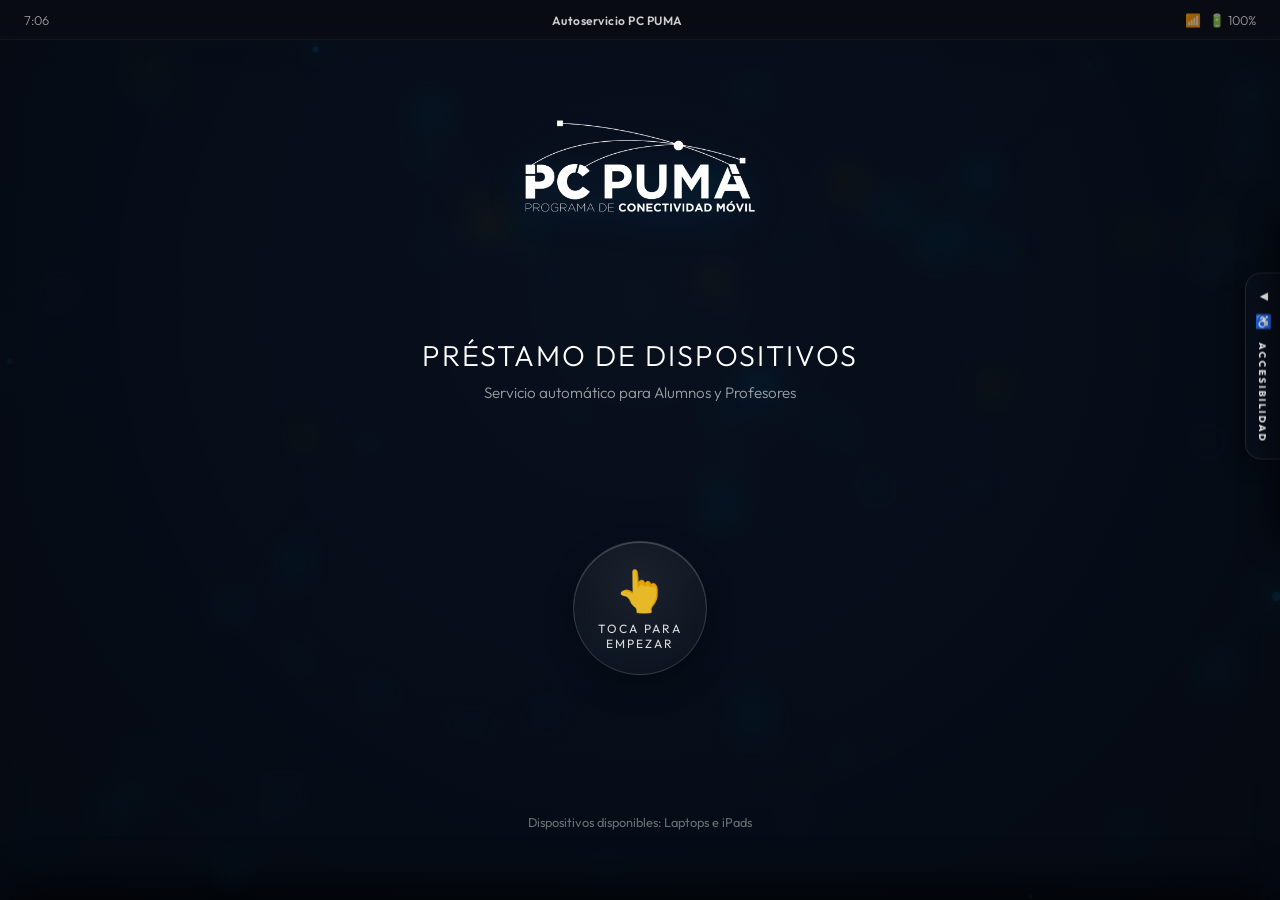
==== commit 4c5de4ac: "Add files via upload" ====
--- a/index.html
+++ b/index.html
@@ -252,10 +252,7 @@
                 <input type="text" id="reg-al-tel" class="kiosk-input virtual-kb-input" placeholder="Ej. 5512345678" readonly>
               </div>
 
-              <div class="input-group">
-                <label for="reg-al-pass">Crear Contraseña</label>
-                <input type="password" id="reg-al-pass" class="kiosk-input virtual-kb-input" placeholder="Mínimo 6 caracteres" readonly>
-              </div>
+
 
               <p class="privacy-notice">
                 Toda la información y datos personales o institucionales contenidos en este registro son considerados como confidenciales y están legalmente protegidos por la normatividad de la Universidad Nacional Autónoma de México en la materia.
@@ -289,11 +286,6 @@
               <div class="input-group">
                 <label for="reg-tr-tel">Teléfono celular</label>
                 <input type="text" id="reg-tr-tel" class="kiosk-input virtual-kb-input" placeholder="Ej. 5598765432" readonly>
-              </div>
-
-              <div class="input-group">
-                <label for="reg-tr-pass">Crear Contraseña</label>
-                <input type="password" id="reg-tr-pass" class="kiosk-input virtual-kb-input" placeholder="Mínimo 6 caracteres" readonly>
               </div>
 
               <p class="privacy-notice">
